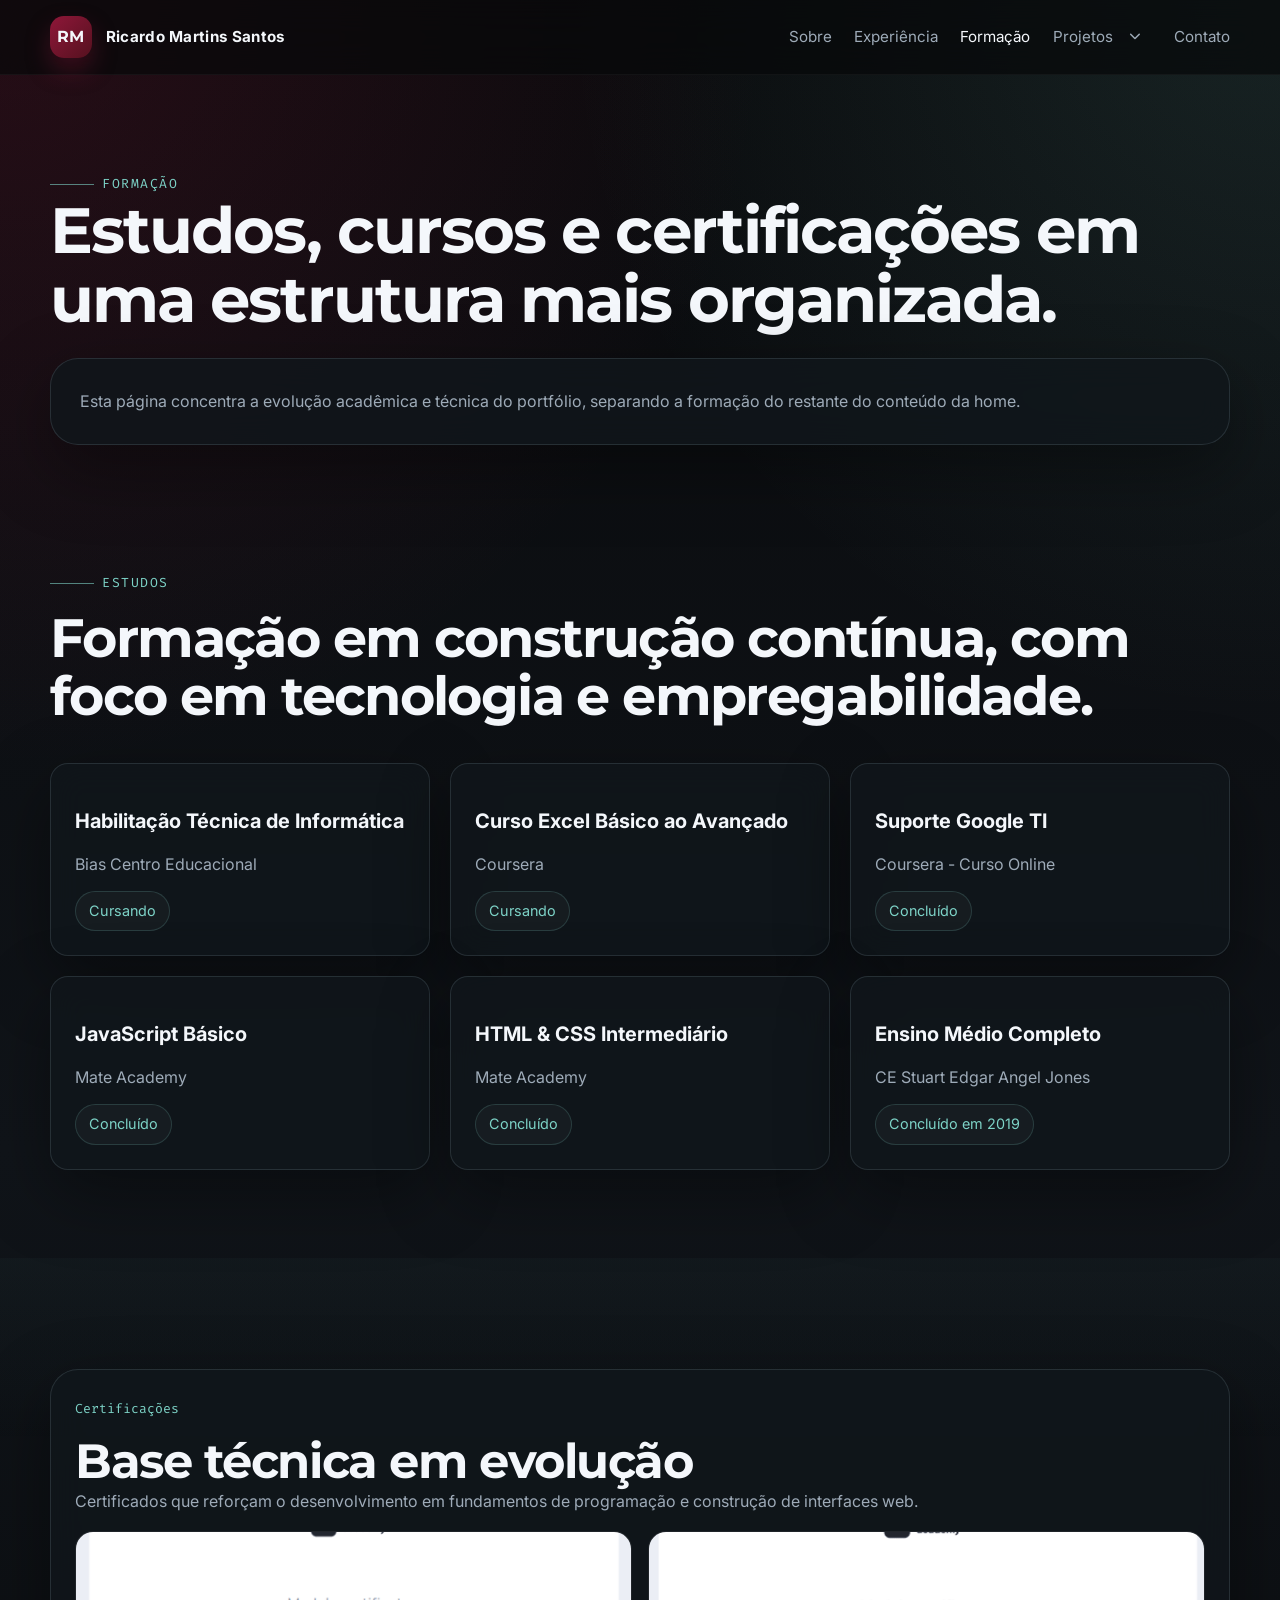
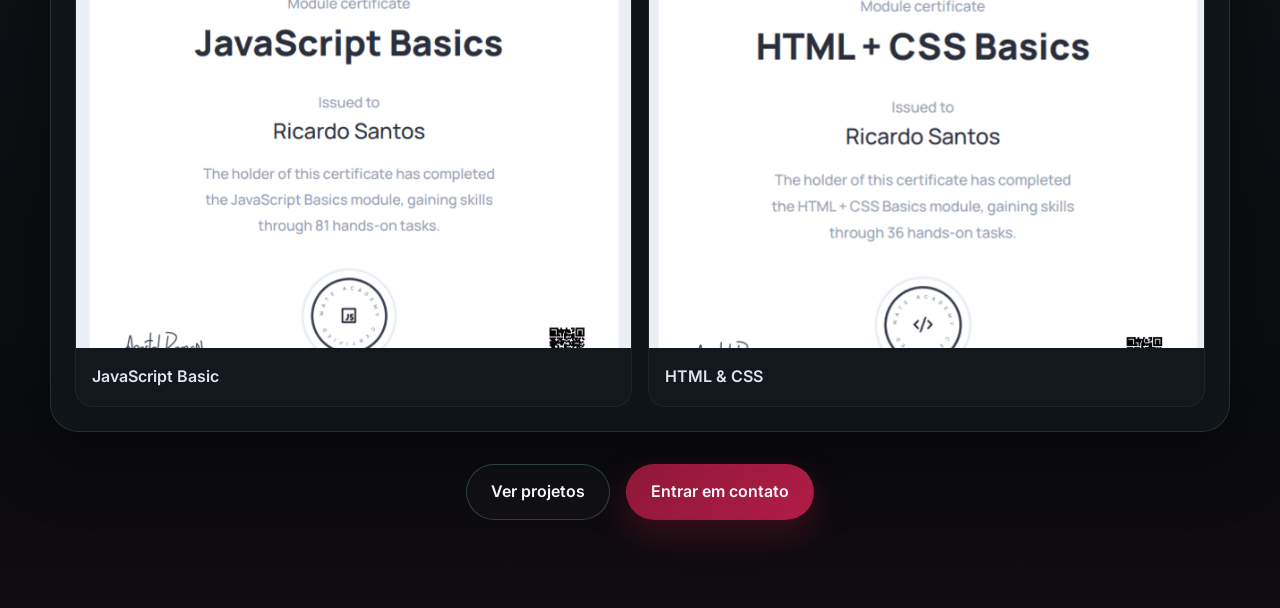
==== formacao.html @ 82e08327 "organiza portfolio em paginas separadas" ====
<!DOCTYPE html>
<html lang="pt-BR">
<head>
  <meta charset="UTF-8">
  <meta name="viewport" content="width=device-width, initial-scale=1.0">
  <title>Forma&ccedil;&atilde;o | Ricardo Martins Santos</title>
  <meta
    name="description"
    content="Forma&ccedil;&atilde;o, cursos e certifica&ccedil;&otilde;es de Ricardo Martins Santos com foco em tecnologia e desenvolvimento web."
  >
  <link rel="preconnect" href="https://fonts.googleapis.com">
  <link rel="preconnect" href="https://fonts.gstatic.com" crossorigin>
  <link
    href="https://fonts.googleapis.com/css2?family=Fira+Code:wght@400;500&family=Inter:wght@400;500;600;700;800&family=Montserrat:wght@600;700;800&display=swap"
    rel="stylesheet"
  >
  <link
    rel="stylesheet"
    href="https://cdnjs.cloudflare.com/ajax/libs/font-awesome/6.5.2/css/all.min.css"
  >
  <link rel="stylesheet" href="styles.css">
</head>
<body>
  <div class="page-shell">
    <header class="site-header">
      <div class="container header-inner">
        <a href="index.html#hero" class="brand">
          <span class="brand-mark">RM</span>
          <span class="brand-text">Ricardo Martins Santos</span>
        </a>

        <nav class="site-nav" aria-label="Navega&ccedil;&atilde;o principal">
          <a href="index.html#sobre">Sobre</a>
          <a href="index.html#experiencia">Experi&ecirc;ncia</a>
          <a href="formacao.html">Forma&ccedil;&atilde;o</a>
          <div class="nav-item nav-item-projects" data-project-menu>
            <div class="nav-projects-trigger">
              <a href="projetos.html" class="nav-link-projects">Projetos</a>
              <button
                type="button"
                class="nav-submenu-toggle"
                aria-label="Abrir lista de projetos"
                aria-expanded="false"
                aria-controls="project-submenu"
              >
                <i class="fa-solid fa-chevron-down" aria-hidden="true"></i>
              </button>
            </div>
            <div id="project-submenu" class="nav-submenu" aria-label="Links dos projetos">
              <a href="projetos.html#cardapio" data-project-target="cardapio">Card&aacute;pio Digital</a>
              <a href="projetos.html#bloquinho" data-project-target="bloquinho">Bloquinho Digital</a>
              <a href="projetos.html#agenda" data-project-target="agenda">Agenda M&eacute;dica</a>
              <a href="projetos.html#dividas" data-project-target="dividas">Gestor de D&iacute;vidas</a>
            </div>
          </div>
          <a href="contato.html">Contato</a>
        </nav>
      </div>
    </header>

    <main>
      <section class="content-section subpage-hero">
        <div class="container page-intro">
          <div class="section-heading reveal">
            <p class="section-kicker">FORMA&Ccedil;&Atilde;O</p>
            <h1>Estudos, cursos e certifica&ccedil;&otilde;es em uma estrutura mais organizada.</h1>
          </div>
          <div class="panel reveal">
            <p>
              Esta p&aacute;gina concentra a evolu&ccedil;&atilde;o acad&ecirc;mica e t&eacute;cnica do portf&oacute;lio,
              separando a forma&ccedil;&atilde;o do restante do conte&uacute;do da home.
            </p>
          </div>
        </div>
      </section>

      <section id="formacao" class="content-section">
        <div class="container">
          <div class="section-heading reveal">
            <p class="section-kicker">ESTUDOS</p>
            <h2>Forma&ccedil;&atilde;o em constru&ccedil;&atilde;o cont&iacute;nua, com foco em tecnologia e empregabilidade.</h2>
          </div>

          <div class="info-grid">
            <article class="info-card reveal">
              <h3>Habilita&ccedil;&atilde;o T&eacute;cnica de Inform&aacute;tica</h3>
              <p>Bias Centro Educacional</p>
              <span class="chip">Cursando</span>
            </article>

            <article class="info-card reveal">
              <h3>Curso Excel B&aacute;sico ao Avan&ccedil;ado</h3>
              <p>Coursera</p>
              <span class="chip">Cursando</span>
            </article>

            <article class="info-card reveal">
              <h3>Suporte Google TI</h3>
              <p>Coursera - Curso Online</p>
              <span class="chip">Conclu&iacute;do</span>
            </article>

            <article class="info-card reveal">
              <h3>JavaScript B&aacute;sico</h3>
              <p>Mate Academy</p>
              <span class="chip">Conclu&iacute;do</span>
            </article>

            <article class="info-card reveal">
              <h3>HTML &amp; CSS Intermedi&aacute;rio</h3>
              <p>Mate Academy</p>
              <span class="chip">Conclu&iacute;do</span>
            </article>

            <article class="info-card reveal">
              <h3>Ensino M&eacute;dio Completo</h3>
              <p>CE Stuart Edgar Angel Jones</p>
              <span class="chip">Conclu&iacute;do em 2019</span>
            </article>
          </div>
        </div>
      </section>

      <section class="content-section accent-section">
        <div class="container">
          <article class="project-certifications reveal">
            <div class="project-content full-width">
              <span class="project-tag">Certifica&ccedil;&otilde;es</span>
              <h3>Base t&eacute;cnica em evolu&ccedil;&atilde;o</h3>
              <p>
                Certificados que refor&ccedil;am o desenvolvimento em fundamentos de programa&ccedil;&atilde;o
                e constru&ccedil;&atilde;o de interfaces web.
              </p>

              <div class="certificate-grid">
                <figure class="certificate-card">
                  <img src="img/jsbasic.png" alt="Certificado JavaScript Basic">
                  <figcaption>JavaScript Basic</figcaption>
                </figure>

                <figure class="certificate-card">
                  <img src="img/htmlcssbasic.png" alt="Certificado HTML e CSS">
                  <figcaption>HTML &amp; CSS</figcaption>
                </figure>
              </div>
            </div>
          </article>

          <div class="section-actions reveal">
            <a href="projetos.html" class="btn btn-secondary">Ver projetos</a>
            <a href="contato.html" class="btn btn-primary">Entrar em contato</a>
          </div>
        </div>
      </section>
    </main>
  </div>

  <script src="script.js"></script>
</body>
</html>
---- styles.css ----
:root {
  --bg: #0a0b0d;
  --bg-soft: #12161b;
  --panel: rgba(17, 22, 28, 0.82);
  --panel-strong: #161c23;
  --border: rgba(207, 232, 255, 0.12);
  --text: #f4f7fb;
  --muted: #9eabb8;
  --primary: #8f1739;
  --primary-strong: #b11d46;
  --secondary: #7dd3c7;
  --secondary-soft: rgba(125, 211, 199, 0.14);
  --shadow: 0 24px 70px rgba(0, 0, 0, 0.38);
  --radius-lg: 28px;
  --radius-md: 18px;
  --radius-sm: 12px;
  --container: 1180px;
  --header-offset: 78px;
  --section-offset: 110px;
}

* {
  margin: 0;
  padding: 0;
  box-sizing: border-box;
}

html {
  scroll-behavior: smooth;
  scroll-padding-top: var(--section-offset);
}

body {
  min-height: 100vh;
  background:
    radial-gradient(circle at top left, rgba(143, 23, 57, 0.22), transparent 30%),
    radial-gradient(circle at top right, rgba(125, 211, 199, 0.12), transparent 28%),
    linear-gradient(180deg, #090a0c 0%, #101419 52%, #090b0d 100%);
  color: var(--text);
  font-family: "Inter", sans-serif;
  line-height: 1.7;
  padding-top: var(--header-offset);
}

a {
  color: inherit;
  text-decoration: none;
}

button {
  font: inherit;
  color: inherit;
}

img {
  display: block;
  max-width: 100%;
}

.page-shell {
  position: relative;
  overflow-x: hidden;
}

.container {
  width: min(calc(100% - 2rem), var(--container));
  margin: 0 auto;
}

.site-header {
  position: fixed;
  top: 0;
  left: 0;
  width: 100%;
  z-index: 20;
  backdrop-filter: blur(18px);
  background: rgba(7, 9, 11, 0.72);
  border-bottom: 1px solid rgba(255, 255, 255, 0.04);
}

.header-inner {
  display: flex;
  align-items: center;
  justify-content: space-between;
  gap: 1.5rem;
  padding: 1rem 0;
}

.brand {
  display: inline-flex;
  align-items: center;
  gap: 0.85rem;
  font-weight: 700;
  letter-spacing: 0.02em;
}

.brand-mark {
  display: grid;
  place-items: center;
  width: 42px;
  height: 42px;
  border-radius: 14px;
  font-family: "Montserrat", sans-serif;
  background: linear-gradient(135deg, var(--primary), #55111f);
  box-shadow: 0 12px 24px rgba(143, 23, 57, 0.35);
}

.brand-text {
  font-size: 0.95rem;
}

.site-nav {
  display: flex;
  flex-wrap: wrap;
  align-items: center;
  justify-content: flex-end;
  gap: 1.4rem;
}

.site-nav > a,
.nav-link-projects,
.nav-submenu-toggle {
  color: var(--muted);
  font-size: 0.95rem;
  transition: color 0.25s ease, transform 0.25s ease;
}

.site-nav > a:hover,
.site-nav > a.is-active,
.nav-link-projects:hover,
.nav-link-projects.is-active,
.nav-item-projects.is-open .nav-link-projects,
.nav-item-projects.is-open .nav-submenu-toggle {
  color: var(--text);
}

.nav-item {
  position: relative;
}

.nav-projects-trigger {
  display: inline-flex;
  align-items: center;
  gap: 0.3rem;
}

.nav-link-projects {
  display: inline-flex;
  align-items: center;
}

.nav-submenu-toggle {
  display: inline-flex;
  align-items: center;
  justify-content: center;
  width: 34px;
  height: 34px;
  border: 0;
  border-radius: 999px;
  background: transparent;
  cursor: pointer;
}

.nav-submenu-toggle i {
  font-size: 0.72rem;
  transition: transform 0.25s ease;
}

.nav-item-projects.is-open .nav-submenu-toggle i,
.nav-item-projects:hover .nav-submenu-toggle i,
.nav-item-projects:focus-within .nav-submenu-toggle i {
  transform: rotate(180deg);
}

.nav-submenu {
  position: absolute;
  top: calc(100% + 0.3rem);
  left: 50%;
  min-width: 220px;
  padding: 0.8rem;
  display: grid;
  gap: 0.35rem;
  border: 1px solid var(--border);
  border-radius: 18px;
  background: rgba(10, 14, 18, 0.96);
  box-shadow: var(--shadow);
  backdrop-filter: blur(18px);
  opacity: 0;
  pointer-events: none;
  transform: translate(-50%, 10px);
  transition: opacity 0.2s ease, transform 0.2s ease;
}

.nav-submenu::before {
  content: "";
  position: absolute;
  left: 0;
  right: 0;
  top: -14px;
  height: 14px;
}

.nav-submenu a {
  display: block;
  padding: 0.65rem 0.8rem;
  border-radius: 12px;
  color: var(--muted);
  font-size: 0.92rem;
  transition: background 0.2s ease, color 0.2s ease;
}

.nav-submenu a:hover,
.nav-submenu a:focus-visible {
  background: rgba(125, 211, 199, 0.08);
  color: var(--text);
}

.nav-item-projects.is-open .nav-submenu,
.nav-item-projects:hover .nav-submenu,
.nav-item-projects:focus-within .nav-submenu {
  opacity: 1;
  pointer-events: auto;
  transform: translate(-50%, 0);
}

.hero-section {
  position: relative;
  padding: 7rem 0 5rem;
  min-height: calc(100vh - var(--header-offset));
  display: flex;
  align-items: center;
}

.hero-backdrop {
  position: absolute;
  inset: 0;
  overflow: hidden;
  pointer-events: none;
}

.grid-lines {
  position: absolute;
  inset: 0;
  background-image:
    linear-gradient(rgba(255, 255, 255, 0.03) 1px, transparent 1px),
    linear-gradient(90deg, rgba(255, 255, 255, 0.03) 1px, transparent 1px);
  background-size: 70px 70px;
  mask-image: linear-gradient(180deg, rgba(255, 255, 255, 0.9), transparent);
}

.signal {
  position: absolute;
  border: 1px solid rgba(125, 211, 199, 0.08);
  background: linear-gradient(135deg, rgba(143, 23, 57, 0.18), rgba(125, 211, 199, 0.06));
  filter: blur(0.2px);
}

.signal::before,
.signal::after {
  content: "";
  position: absolute;
  background: rgba(125, 211, 199, 0.28);
}

.signal::before {
  width: 38%;
  height: 1px;
  top: 18%;
  right: -18%;
}

.signal::after {
  width: 1px;
  height: 44%;
  right: 20%;
  bottom: -22%;
}

.signal-one {
  top: 16%;
  right: 12%;
  width: 240px;
  height: 140px;
  border-radius: 26px;
  transform: rotate(8deg);
}

.signal-two {
  left: 8%;
  bottom: 18%;
  width: 200px;
  height: 120px;
  border-radius: 22px;
  transform: rotate(-10deg);
}

.signal-three {
  right: 28%;
  bottom: 12%;
  width: 160px;
  height: 96px;
  border-radius: 20px;
}

.hero-layout {
  position: relative;
  z-index: 1;
  display: grid;
  grid-template-columns: minmax(0, 1.45fr) minmax(300px, 0.85fr);
  gap: 2rem;
  align-items: center;
}

.eyebrow,
.section-kicker {
  display: inline-flex;
  align-items: center;
  gap: 0.5rem;
  color: var(--secondary);
  font-family: "Fira Code", monospace;
  font-size: 0.82rem;
  letter-spacing: 0.12em;
}

.eyebrow::before,
.section-kicker::before {
  content: "";
  width: 2.75rem;
  height: 1px;
  background: rgba(125, 211, 199, 0.6);
}

.hero-copy h1,
.section-heading h2,
.contact-copy h2,
.project-copy-block h3,
.project-certifications h3 {
  font-family: "Montserrat", sans-serif;
  letter-spacing: -0.03em;
  line-height: 1.08;
}

.hero-copy h1 {
  margin-top: 1rem;
  max-width: 12ch;
  font-size: clamp(3rem, 7vw, 5.4rem);
}

.hero-description {
  margin-top: 1.35rem;
  max-width: 64ch;
  color: var(--muted);
  font-size: 1.08rem;
}

.hero-actions {
  display: flex;
  flex-wrap: wrap;
  gap: 1rem;
  margin-top: 2rem;
}

.btn {
  display: inline-flex;
  align-items: center;
  justify-content: center;
  min-height: 52px;
  padding: 0.85rem 1.5rem;
  border-radius: 999px;
  border: 1px solid transparent;
  font-weight: 600;
  transition: transform 0.25s ease, box-shadow 0.25s ease, border-color 0.25s ease, background 0.25s ease;
}

.btn:hover {
  transform: translateY(-2px);
}

.btn-primary {
  background: linear-gradient(135deg, var(--primary), var(--primary-strong));
  box-shadow: 0 14px 32px rgba(143, 23, 57, 0.34);
}

.btn-primary:hover {
  box-shadow: 0 18px 40px rgba(143, 23, 57, 0.42);
}

.btn-secondary {
  border-color: rgba(125, 211, 199, 0.25);
  background: rgba(255, 255, 255, 0.02);
}

.btn-secondary:hover {
  border-color: rgba(125, 211, 199, 0.55);
  background: rgba(125, 211, 199, 0.08);
}

.hero-highlights {
  display: grid;
  grid-template-columns: repeat(2, minmax(0, 1fr));
  gap: 1rem;
  margin-top: 2.3rem;
}

.highlight-card,
.profile-card,
.panel,
.capability-card,
.timeline-card,
.info-card,
.project-carousel,
.project-certifications,
.contact-panel {
  background: var(--panel);
  border: 1px solid var(--border);
  box-shadow: var(--shadow);
  backdrop-filter: blur(16px);
}

.highlight-card {
  padding: 1rem 1.1rem;
  border-radius: var(--radius-md);
}

.highlight-label,
.profile-label,
.timeline-period,
.project-tag {
  display: inline-block;
  color: var(--secondary);
  font-family: "Fira Code", monospace;
  font-size: 0.82rem;
}

.highlight-card strong {
  display: block;
  margin-top: 0.45rem;
  font-size: 0.98rem;
}

.hero-panel {
  display: flex;
  justify-content: flex-end;
}

.profile-card {
  width: 100%;
  max-width: 380px;
  padding: 1.5rem;
  border-radius: var(--radius-lg);
}

.profile-status {
  display: inline-flex;
  align-items: center;
  gap: 0.65rem;
  margin-bottom: 1.5rem;
  padding: 0.55rem 0.9rem;
  border-radius: 999px;
  background: rgba(125, 211, 199, 0.08);
  color: #d6f5ef;
  font-size: 0.92rem;
}

.status-dot {
  width: 10px;
  height: 10px;
  border-radius: 50%;
  background: var(--secondary);
  box-shadow: 0 0 0 6px rgba(125, 211, 199, 0.08);
}

.profile-block + .profile-block {
  margin-top: 1.15rem;
}

.profile-block strong {
  display: block;
  margin-top: 0.35rem;
  font-size: 1rem;
}

.profile-stack {
  display: flex;
  flex-wrap: wrap;
  gap: 0.7rem;
  margin-top: 1.5rem;
  list-style: none;
}

.profile-stack li,
.tech-list li,
.chip,
.carousel-tab {
  padding: 0.45rem 0.8rem;
  border-radius: 999px;
  border: 1px solid rgba(125, 211, 199, 0.18);
  background: rgba(255, 255, 255, 0.03);
  color: #dbe7ef;
  font-size: 0.9rem;
}

.content-section {
  position: relative;
  padding: 5.5rem 0;
  scroll-margin-top: var(--section-offset);
}

.accent-section {
  background:
    linear-gradient(180deg, rgba(125, 211, 199, 0.03), transparent 20%),
    linear-gradient(0deg, rgba(143, 23, 57, 0.06), transparent 24%);
}

.section-grid {
  display: grid;
  grid-template-columns: minmax(0, 0.8fr) minmax(0, 1.2fr);
  gap: 2rem;
  align-items: start;
}

.section-heading h2,
.contact-copy h2 {
  margin-top: 0.9rem;
  font-size: clamp(2rem, 4.8vw, 3.35rem);
}

.panel {
  padding: 1.8rem;
  border-radius: var(--radius-lg);
}

.panel p + p {
  margin-top: 1rem;
}

.panel p,
.capability-card p,
.timeline-card p,
.info-card p,
.project-copy-block p,
.contact-copy p,
.project-certifications p {
  color: var(--muted);
}

.capability-grid,
.info-grid {
  display: grid;
  gap: 1.25rem;
}

.capability-grid {
  grid-template-columns: repeat(3, minmax(0, 1fr));
}

.capability-card,
.info-card {
  padding: 1.5rem;
  border-radius: var(--radius-md);
}

.capability-card i {
  color: var(--secondary);
  font-size: 1.35rem;
}

.capability-card h3,
.timeline-card h3,
.info-card h3 {
  margin-top: 1rem;
  font-size: 1.25rem;
}

.timeline {
  position: relative;
  display: grid;
  gap: 1.25rem;
  margin-top: 2.4rem;
}

.timeline::before {
  content: "";
  position: absolute;
  left: 12px;
  top: 0;
  bottom: 0;
  width: 1px;
  background: linear-gradient(180deg, rgba(125, 211, 199, 0.38), rgba(125, 211, 199, 0.05));
}

.timeline-item {
  position: relative;
  display: grid;
  grid-template-columns: 36px minmax(0, 1fr);
  gap: 1.1rem;
  align-items: start;
}

.timeline-marker {
  position: relative;
  z-index: 1;
  width: 24px;
  height: 24px;
  margin-top: 1.1rem;
  border-radius: 50%;
  border: 6px solid rgba(125, 211, 199, 0.14);
  background: var(--secondary);
  box-shadow: 0 0 24px rgba(125, 211, 199, 0.18);
}

.timeline-card {
  padding: 1.5rem;
  border-radius: var(--radius-md);
}

.timeline-company {
  margin: 0.55rem 0 0.75rem;
  color: #d8e6f2;
  font-weight: 600;
}

.info-grid {
  margin-top: 2.4rem;
  grid-template-columns: repeat(3, minmax(0, 1fr));
}

.info-card {
  display: flex;
  flex-direction: column;
  gap: 0.8rem;
}

.chip {
  width: fit-content;
  color: var(--secondary);
}

.project-carousel {
  position: relative;
  margin-top: 2.4rem;
  padding: 1.5rem;
  border-radius: 36px;
}

.project-slides {
  position: relative;
}

.project-slide {
  display: none;
  gap: 1.5rem;
}

.project-slide.is-active {
  display: grid;
}

.project-media {
  min-height: min(72vh, 820px);
  padding: 1rem;
  border-radius: 26px;
  overflow: hidden;
  background:
    radial-gradient(circle at top, rgba(125, 211, 199, 0.12), transparent 38%),
    linear-gradient(180deg, rgba(22, 29, 36, 0.95) 0%, rgba(11, 15, 19, 0.98) 100%);
  border: 1px solid rgba(255, 255, 255, 0.06);
}

.project-media img {
  width: 100%;
  height: 100%;
  object-fit: contain;
  object-position: center;
  border-radius: 20px;
  background: rgba(255, 255, 255, 0.02);
}

.project-details {
  display: grid;
  grid-template-columns: minmax(0, 1.2fr) minmax(280px, 0.8fr);
  gap: 1.5rem;
  align-items: end;
}

.project-copy-block,
.project-meta-block {
  padding: 1.4rem 1.5rem;
  border-radius: 24px;
  background: rgba(255, 255, 255, 0.02);
  border: 1px solid rgba(255, 255, 255, 0.05);
}

.project-copy-block h3,
.project-certifications h3 {
  margin-top: 0.95rem;
  font-size: clamp(2rem, 4vw, 3rem);
}

.project-copy-block p {
  margin-top: 1rem;
  max-width: 60ch;
  font-size: 1.06rem;
}

.project-meta-block {
  display: flex;
  flex-direction: column;
  gap: 1rem;
  justify-content: space-between;
}

.tech-list {
  display: flex;
  flex-wrap: wrap;
  gap: 0.7rem;
  list-style: none;
}

.text-link {
  display: inline-flex;
  align-items: center;
  gap: 0.55rem;
  width: fit-content;
  color: var(--secondary);
  transition: transform 0.25s ease, color 0.25s ease;
}

.text-link:hover {
  transform: translateX(3px);
  color: #b6f3ea;
}

.carousel-arrow {
  position: absolute;
  top: min(36vh, 380px);
  z-index: 2;
  width: 56px;
  height: 56px;
  border: 1px solid rgba(255, 255, 255, 0.08);
  border-radius: 50%;
  background: rgba(9, 13, 16, 0.84);
  box-shadow: var(--shadow);
  backdrop-filter: blur(14px);
  cursor: pointer;
  transition: transform 0.2s ease, background 0.2s ease, border-color 0.2s ease;
}

.carousel-arrow:hover {
  transform: translateY(-2px);
  background: rgba(17, 25, 30, 0.96);
  border-color: rgba(125, 211, 199, 0.3);
}

.carousel-arrow-prev {
  left: 2rem;
}

.carousel-arrow-next {
  right: 2rem;
}

.carousel-tabs {
  display: flex;
  flex-wrap: wrap;
  gap: 0.75rem;
  margin-top: 1.4rem;
}

.carousel-tab {
  cursor: pointer;
  transition: background 0.2s ease, border-color 0.2s ease, color 0.2s ease;
}

.carousel-tab.is-active,
.carousel-tab:hover {
  background: rgba(125, 211, 199, 0.12);
  border-color: rgba(125, 211, 199, 0.38);
  color: var(--text);
}

.project-certifications {
  margin-top: 1.4rem;
  padding: 1.5rem;
  border-radius: 28px;
}

.project-content.full-width {
  min-width: 0;
}

.certificate-grid {
  display: grid;
  grid-template-columns: repeat(2, minmax(0, 1fr));
  gap: 1rem;
  margin-top: 1rem;
}

.certificate-card {
  border-radius: 18px;
  overflow: hidden;
  background: rgba(255, 255, 255, 0.02);
  border: 1px solid rgba(255, 255, 255, 0.05);
}

.certificate-card img {
  aspect-ratio: 4 / 3;
  object-fit: cover;
}

.certificate-card figcaption {
  padding: 0.95rem 1rem;
  color: #d8e6f2;
  font-weight: 600;
}

.contact-panel {
  display: grid;
  grid-template-columns: minmax(0, 1.1fr) minmax(280px, 0.9fr);
  gap: 1.5rem;
  padding: 2rem;
  border-radius: 32px;
}

.contact-actions {
  display: grid;
  gap: 0.9rem;
}

.contact-item {
  display: flex;
  align-items: center;
  gap: 0.9rem;
  min-height: 58px;
  padding: 0.95rem 1rem;
  border-radius: 16px;
  border: 1px solid rgba(125, 211, 199, 0.12);
  background: rgba(255, 255, 255, 0.02);
  transition: transform 0.25s ease, border-color 0.25s ease, background 0.25s ease;
}

.contact-item i {
  color: var(--secondary);
  font-size: 1.05rem;
}

.contact-item:hover {
  transform: translateY(-2px);
  border-color: rgba(125, 211, 199, 0.4);
  background: rgba(125, 211, 199, 0.08);
}

.contact-item-review {
  border-color: rgba(125, 211, 199, 0.28);
  background:
    linear-gradient(135deg, rgba(125, 211, 199, 0.12), rgba(255, 255, 255, 0.03)),
    rgba(255, 255, 255, 0.02);
}

.contact-item-review:hover {
  border-color: rgba(125, 211, 199, 0.5);
  background:
    linear-gradient(135deg, rgba(125, 211, 199, 0.18), rgba(255, 255, 255, 0.05)),
    rgba(255, 255, 255, 0.03);
}

.reveal {
  opacity: 0;
  transform: translateY(28px);
  transition: opacity 0.7s ease, transform 0.7s ease;
}

.reveal.is-visible {
  opacity: 1;
  transform: translateY(0);
}

.subpage-hero {
  padding-bottom: 2rem;
}

.page-intro {
  display: grid;
  gap: 1.5rem;
}

.page-intro h1 {
  font-family: "Montserrat", sans-serif;
  letter-spacing: -0.03em;
  line-height: 1.08;
  font-size: clamp(2.4rem, 5vw, 4.2rem);
}

.page-nav-grid {
  display: grid;
  grid-template-columns: repeat(3, minmax(0, 1fr));
  gap: 1.5rem;
}

.page-link-card {
  display: grid;
  gap: 0.85rem;
  padding: 1.6rem;
  border-radius: var(--radius-md);
  border: 1px solid var(--border);
  background: rgba(15, 19, 24, 0.9);
  box-shadow: var(--shadow);
  transition: transform 0.25s ease, border-color 0.25s ease, background 0.25s ease;
}

.page-link-card:hover {
  transform: translateY(-4px);
  border-color: rgba(125, 211, 199, 0.32);
  background: rgba(20, 25, 31, 0.95);
}

.page-link-label {
  color: var(--secondary);
  font-family: "Fira Code", monospace;
  font-size: 0.82rem;
  letter-spacing: 0.12em;
}

.page-link-card strong {
  font-size: 1.15rem;
  line-height: 1.35;
}

.page-link-card p {
  color: var(--muted);
}

.section-actions {
  display: flex;
  flex-wrap: wrap;
  gap: 1rem;
  justify-content: center;
  margin-top: 2rem;
}

@media (max-width: 1100px) {
  .hero-layout,
  .section-grid,
  .capability-grid,
  .info-grid,
  .contact-panel,
  .page-nav-grid,
  .project-details {
    grid-template-columns: 1fr;
  }

  .hero-copy h1 {
    max-width: 14ch;
  }

  .hero-panel {
    justify-content: flex-start;
  }

  .profile-card {
    max-width: none;
  }

  .carousel-arrow {
    top: min(32vh, 300px);
  }
}

@media (max-width: 780px) {
  :root {
    --header-offset: 128px;
    --section-offset: 144px;
  }

  .header-inner {
    flex-direction: column;
    align-items: flex-start;
    gap: 0.9rem;
    padding: 0.85rem 0;
  }

  .site-nav {
    justify-content: flex-start;
    gap: 0.9rem;
  }

  .nav-submenu {
    left: 0;
    transform: translate(0, 10px);
  }

  .nav-item-projects.is-open .nav-submenu,
  .nav-item-projects:hover .nav-submenu,
  .nav-item-projects:focus-within .nav-submenu {
    transform: translate(0, 0);
  }

  .hero-section {
    padding-top: 2rem;
    min-height: auto;
  }

  .hero-copy h1 {
    max-width: none;
    font-size: clamp(2.4rem, 13vw, 4rem);
  }

  .hero-highlights,
  .certificate-grid {
    grid-template-columns: 1fr;
  }

  .project-carousel {
    padding: 1rem;
  }

  .project-media {
    min-height: 54vh;
  }

  .carousel-arrow {
    top: 1.8rem;
    width: 48px;
    height: 48px;
  }

  .carousel-arrow-prev {
    left: 1rem;
  }

  .carousel-arrow-next {
    right: 1rem;
  }

  .content-section {
    padding: 4.25rem 0;
  }

  .contact-panel {
    padding: 1.4rem;
    border-radius: 24px;
  }
}

@media (max-width: 560px) {
  .container {
    width: min(calc(100% - 1.2rem), var(--container));
  }

  :root {
    --header-offset: 118px;
    --section-offset: 136px;
  }

  .brand {
    align-items: flex-start;
  }

  .brand-text {
    max-width: 180px;
    line-height: 1.3;
  }

  .site-nav {
    gap: 0.8rem 1rem;
  }

  .nav-item-projects {
    width: 100%;
  }

  .nav-projects-trigger {
    width: 100%;
    justify-content: space-between;
  }

  .nav-submenu {
    position: static;
    min-width: 0;
    margin-top: 0;
    max-height: 0;
    overflow: hidden;
    padding: 0;
    border: 0;
    border-radius: 0;
    background: transparent;
    box-shadow: none;
    backdrop-filter: none;
    opacity: 0;
    pointer-events: none;
    transform: none;
    transition: max-height 0.25s ease, margin-top 0.25s ease, opacity 0.2s ease;
  }

  .nav-submenu::before {
    display: none;
  }

  .nav-item-projects.is-open .nav-submenu {
    margin-top: 0.55rem;
    max-height: 320px;
    padding: 0.35rem 0;
    opacity: 1;
    pointer-events: auto;
  }

  .nav-submenu a {
    padding: 0.45rem 0;
  }

  .btn {
    width: 100%;
  }

  .hero-actions {
    width: 100%;
  }

  .timeline-item {
    grid-template-columns: 28px minmax(0, 1fr);
  }

  .timeline::before {
    left: 9px;
  }

  .timeline-marker {
    width: 18px;
    height: 18px;
    border-width: 4px;
  }

  .panel,
  .capability-card,
  .timeline-card,
  .info-card,
  .project-carousel,
  .project-certifications {
    padding: 1.2rem;
  }

  .project-media {
    min-height: 42vh;
    padding: 0.6rem;
  }

  .project-copy-block,
  .project-meta-block {
    padding: 1.1rem;
  }

  .project-copy-block h3,
  .project-certifications h3 {
    font-size: 1.7rem;
  }

  .carousel-tabs {
    gap: 0.55rem;
  }

  .carousel-tab {
    width: 100%;
    text-align: center;
  }
}
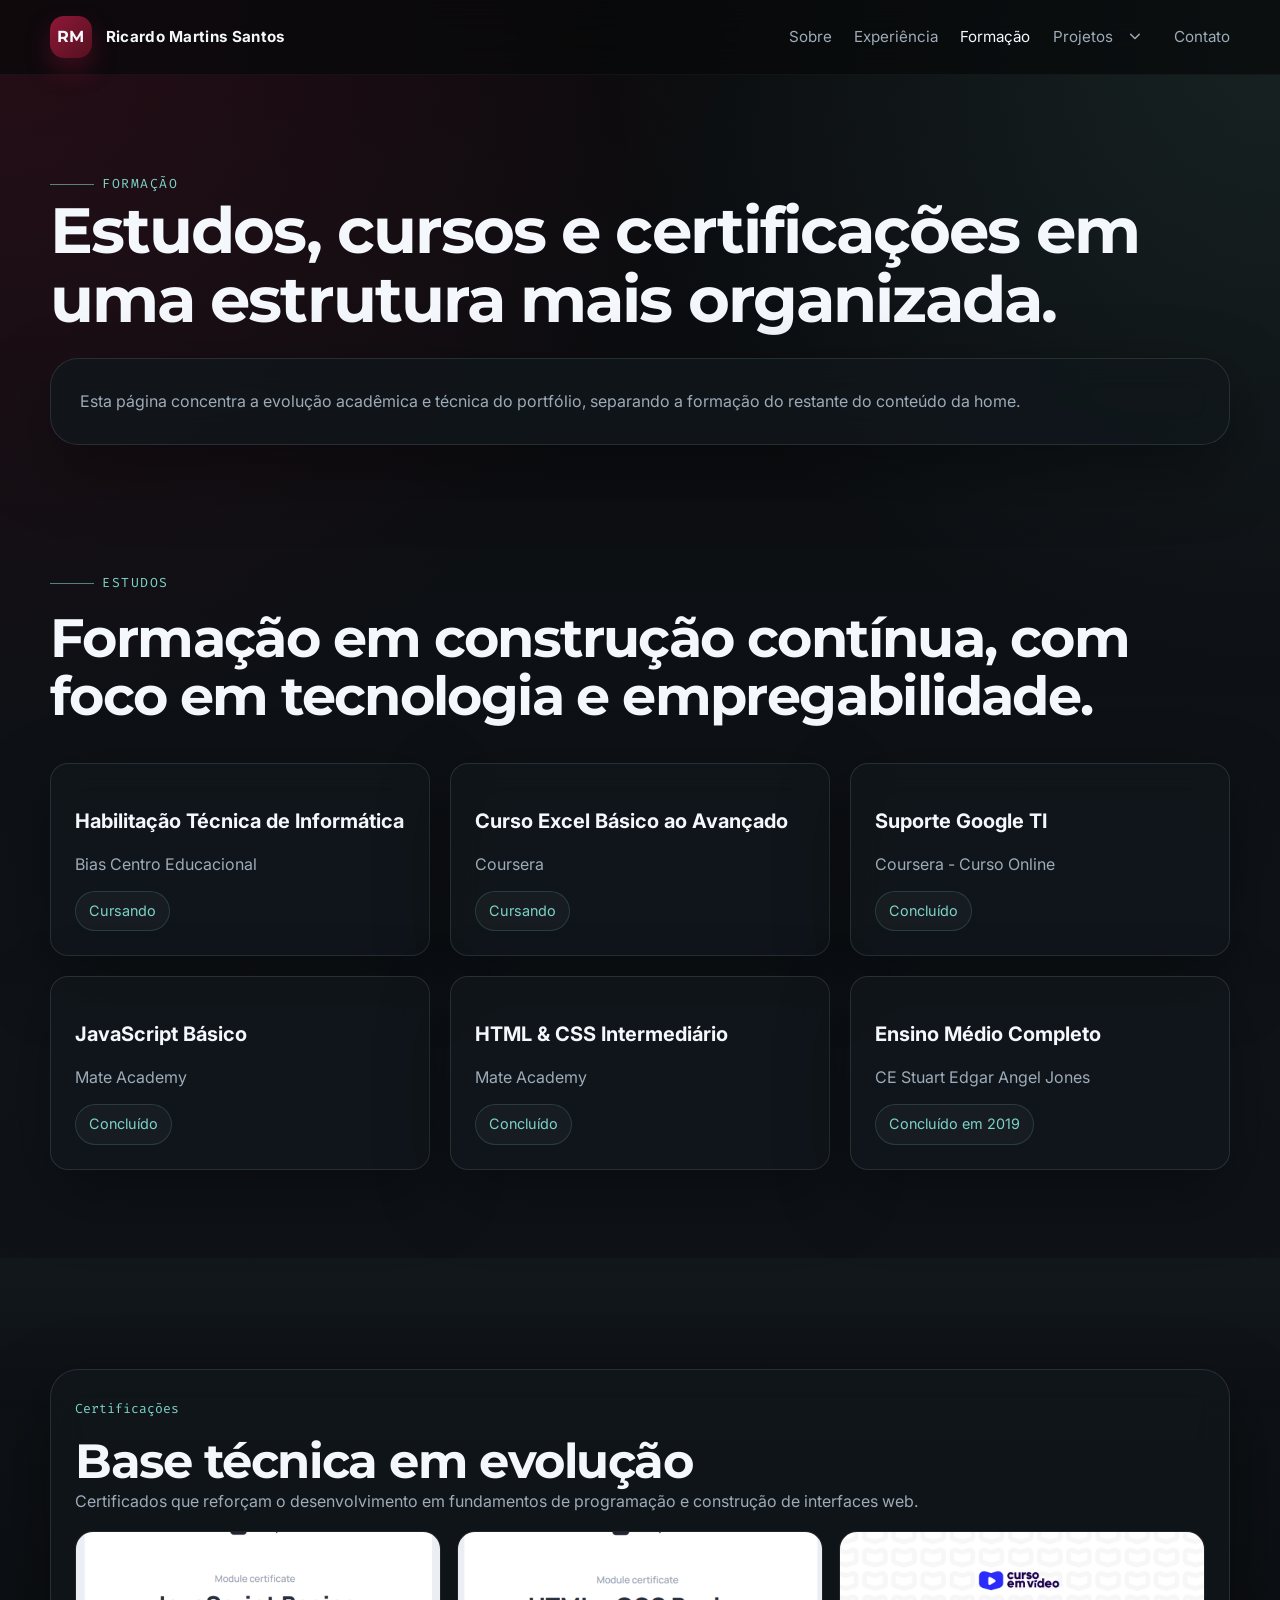
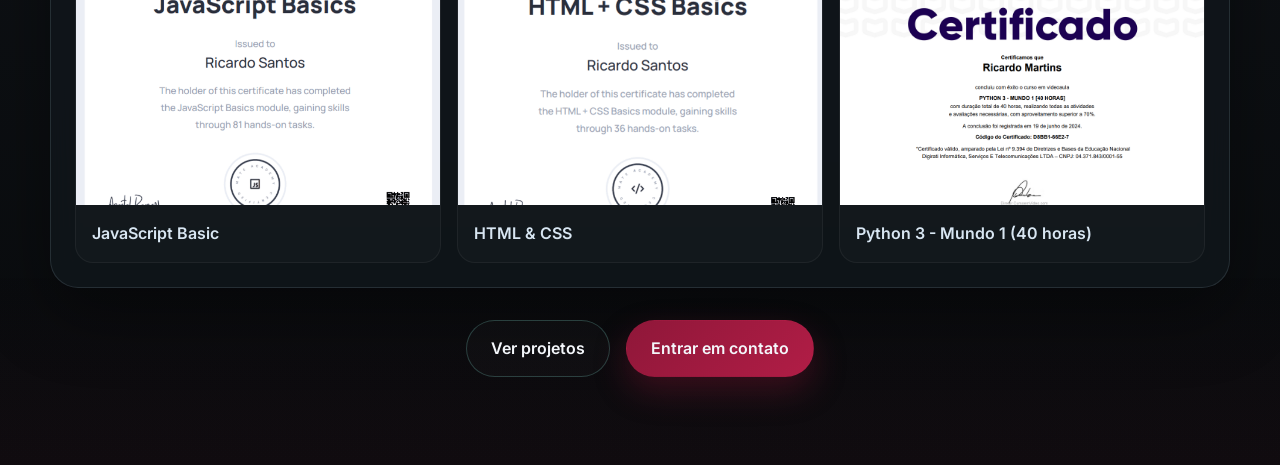
==== commit b46bc4f5: "adiciona certificado python em formacao" ====
--- a/formacao.html
+++ b/formacao.html
@@ -132,6 +132,10 @@
                 e constru&ccedil;&atilde;o de interfaces web.
               </p>
 
+              <!--
+                Para adicionar um novo certificado, duplique um bloco "figure.certificate-card" abaixo.
+                Depois atualize a imagem em "src", o texto do "alt" e a legenda em "figcaption".
+              -->
               <div class="certificate-grid">
                 <figure class="certificate-card">
                   <img src="img/jsbasic.png" alt="Certificado JavaScript Basic">
@@ -141,6 +145,11 @@
                 <figure class="certificate-card">
                   <img src="img/htmlcssbasic.png" alt="Certificado HTML e CSS">
                   <figcaption>HTML &amp; CSS</figcaption>
+                </figure>
+
+                <figure class="certificate-card">
+                  <img src="img/certificadopythonbasic.png" alt="Certificado Python 3 - Mundo 1">
+                  <figcaption>Python 3 - Mundo 1 (40 horas)</figcaption>
                 </figure>
               </div>
             </div>
--- a/styles.css
+++ b/styles.css
@@ -791,7 +791,8 @@
 
 .certificate-grid {
   display: grid;
-  grid-template-columns: repeat(2, minmax(0, 1fr));
+  /* A grade se ajusta sozinha quando voce adicionar mais certificados. */
+  grid-template-columns: repeat(auto-fit, minmax(220px, 1fr));
   gap: 1rem;
   margin-top: 1rem;
 }
